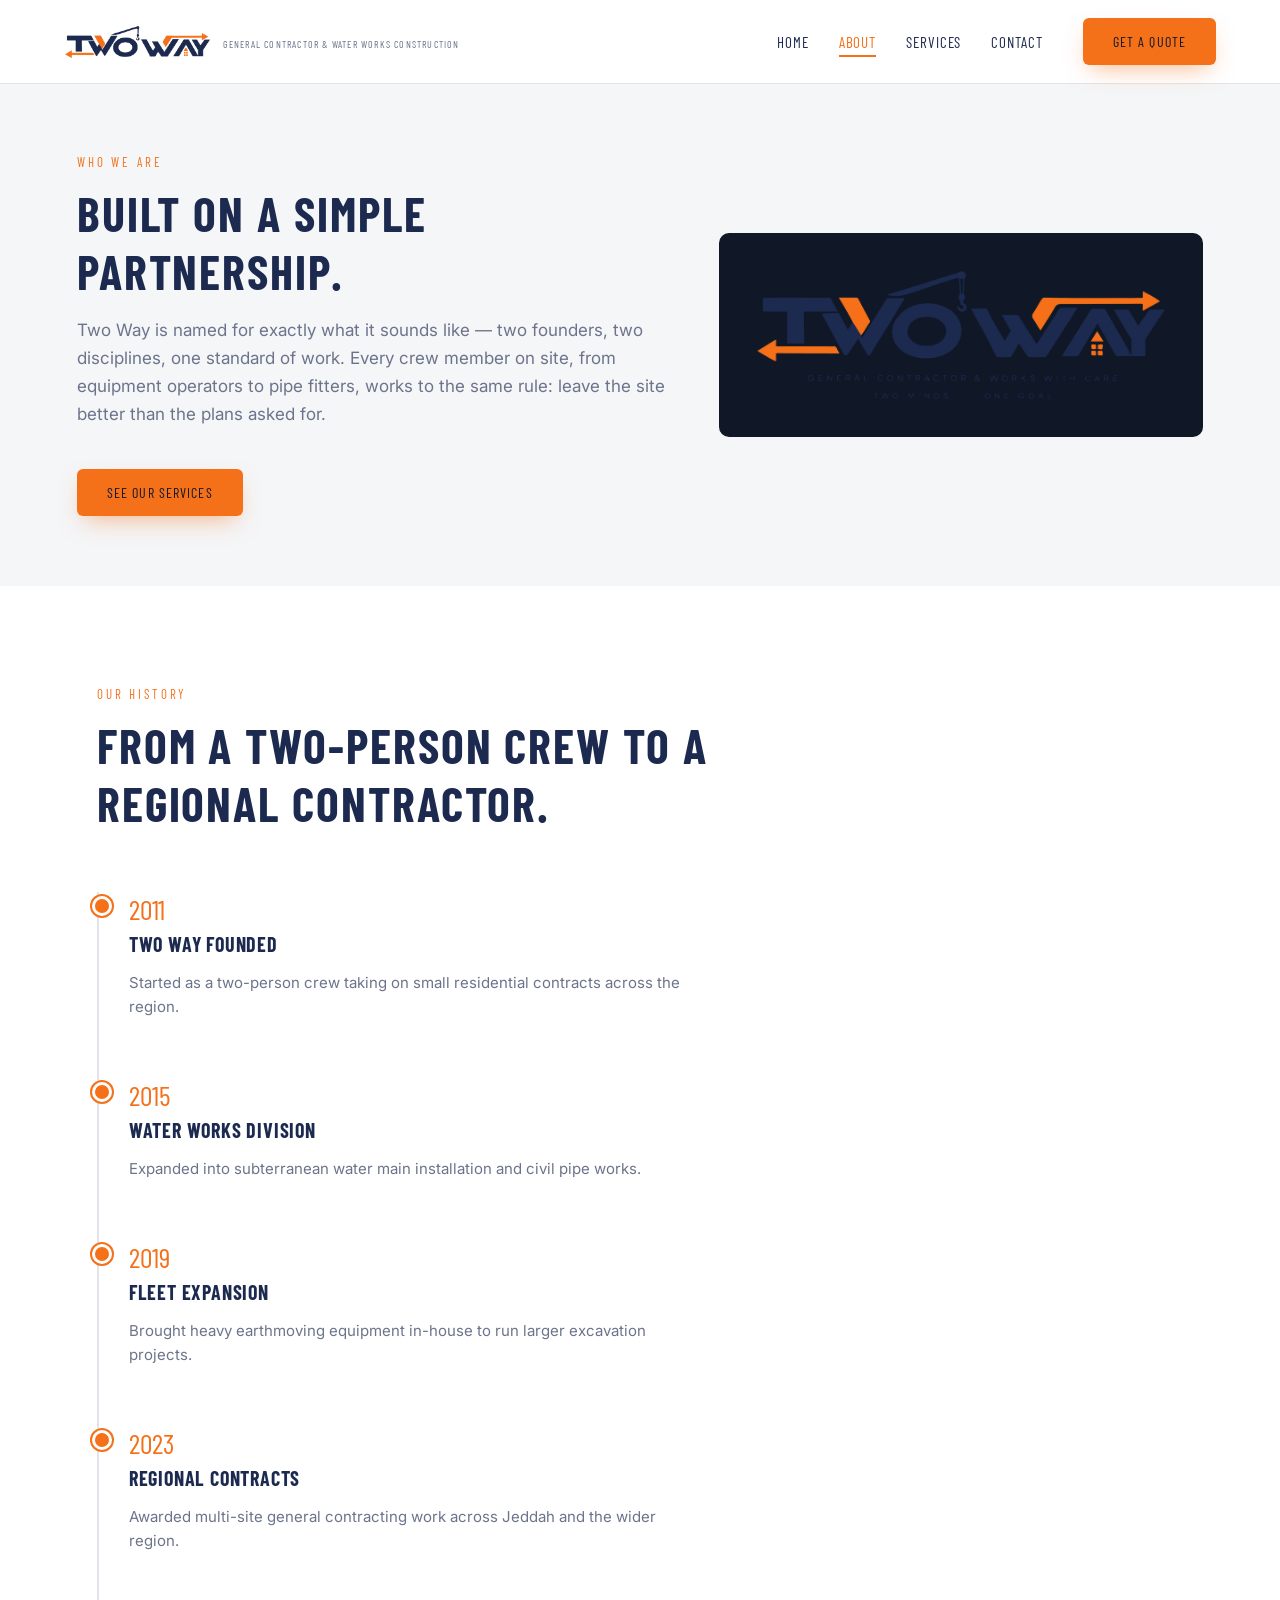
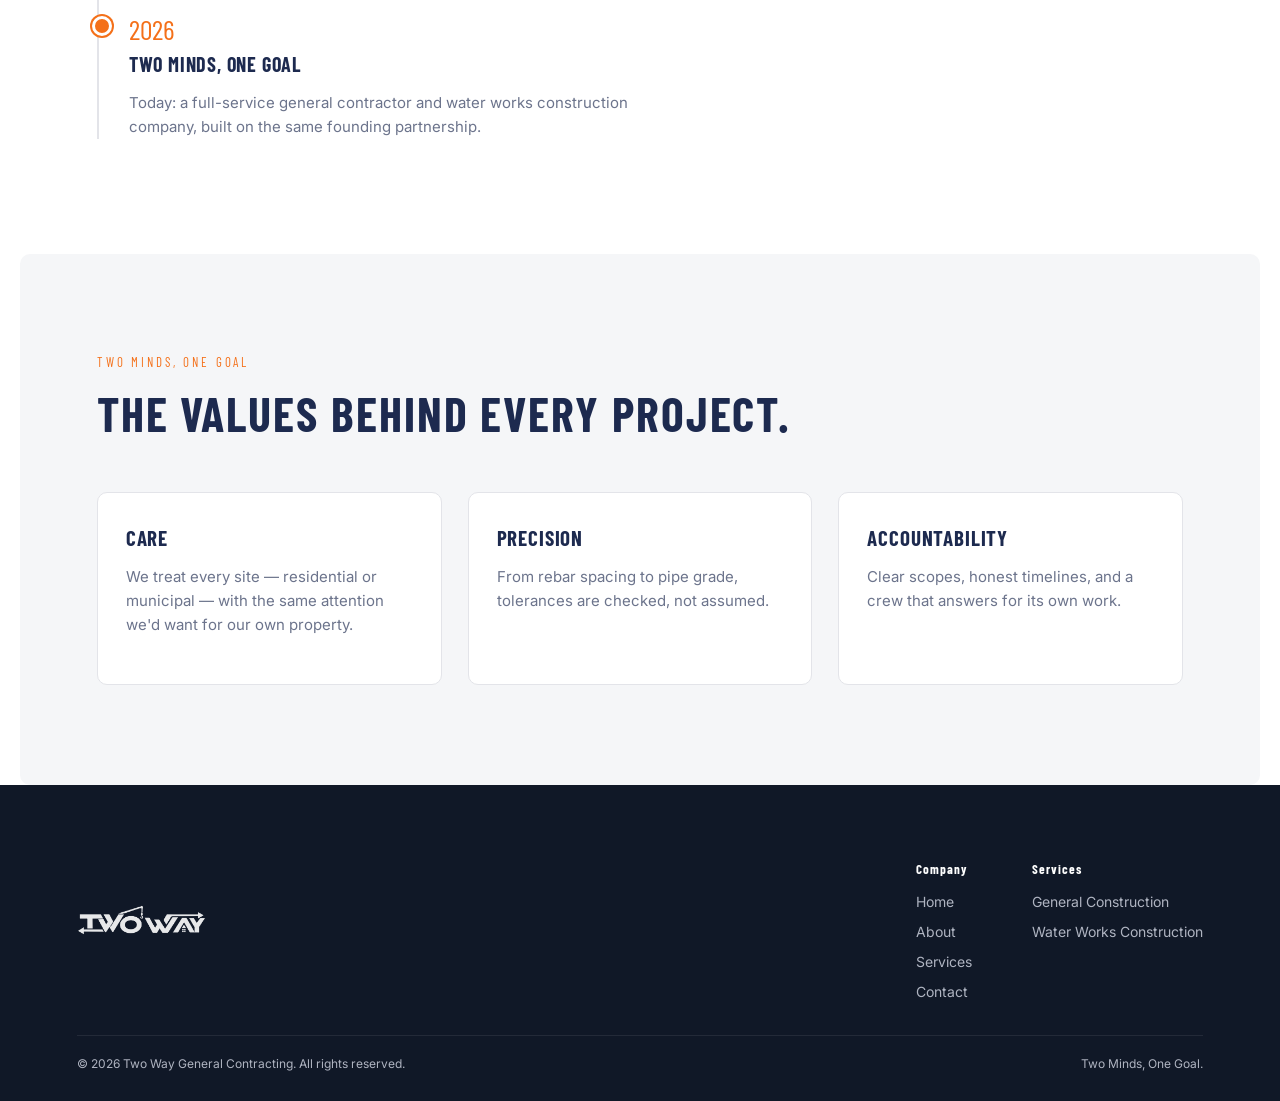
==== about.html @ f698abd0 "first commit" ====
<!DOCTYPE html>
<html lang="en">
<head>
<meta charset="UTF-8">
<meta name="viewport" content="width=device-width, initial-scale=1">
<title>About | Two Way</title>
<meta name="description" content="Two Way's history — from a two-person crew to a full regional general contractor.">
<link rel="preconnect" href="https://fonts.googleapis.com">
<link href="https://fonts.googleapis.com/css2?family=Barlow+Condensed:wght@500;600;700&family=Inter:wght@400;500;600&display=swap" rel="stylesheet">
<link rel="stylesheet" href="css/styles.css">
</head>
<body>

<header class="site-header">
  <a href="index.html" class="brand">
    <img src="assets/images/logo.png" alt="Two Way logo">
    <div class="brand__text">
      <span class="brand__tag">GENERAL CONTRACTOR &amp; WATER WORKS CONSTRUCTION</span>
    </div>
  </a>
  <nav class="nav">
    <ul class="nav__list">
      <li><a href="index.html">Home</a></li>
      <li><a href="about.html" aria-current="page">About</a></li>
      <li><a href="services.html">Services</a></li>
      <li><a href="contact.html">Contact</a></li>
    </ul>
    <a href="contact.html" class="btn btn--primary nav__cta">Get a Quote</a>
    <button class="nav__toggle" aria-label="Toggle navigation" aria-expanded="false">
      <span></span><span></span><span></span>
    </button>
  </nav>
</header>

<main>
  <section class="about-hero">
    <div class="about-hero__grid">
      <div>
        <span class="eyebrow reveal">Who we are</span>
        <h1 class="section__title reveal">Built on a simple partnership.</h1>
        <p class="section__lede reveal">Two Way is named for exactly what it sounds like — two founders, two disciplines, one standard of work. Every crew member on site, from equipment operators to pipe fitters, works to the same rule: leave the site better than the plans asked for.</p>
        <a href="services.html" class="btn btn--primary reveal" style="margin-top:24px;">See Our Services</a>
      </div>
      <img src="assets/images/logo-full.png" alt="Two Way — General Contractor & Water Works Construction, Two Minds One Goal" class="reveal" style="background:var(--navy-deep); padding:36px; border-radius:var(--radius);">
    </div>
  </section>

  <section class="section">
    <span class="eyebrow reveal">Our history</span>
    <h2 class="section__title reveal">From a two-person crew to a regional contractor.</h2>

    <div class="timeline">
      <div class="timeline__item reveal">
        <span class="timeline__year">2011</span>
        <h3>Two Way Founded</h3>
        <p>Started as a two-person crew taking on small residential contracts across the region.</p>
      </div>
      <div class="timeline__item reveal">
        <span class="timeline__year">2015</span>
        <h3>Water Works Division</h3>
        <p>Expanded into subterranean water main installation and civil pipe works.</p>
      </div>
      <div class="timeline__item reveal">
        <span class="timeline__year">2019</span>
        <h3>Fleet Expansion</h3>
        <p>Brought heavy earthmoving equipment in-house to run larger excavation projects.</p>
      </div>
      <div class="timeline__item reveal">
        <span class="timeline__year">2023</span>
        <h3>Regional Contracts</h3>
        <p>Awarded multi-site general contracting work across Jeddah and the wider region.</p>
      </div>
      <div class="timeline__item reveal">
        <span class="timeline__year">2026</span>
        <h3>Two Minds, One Goal</h3>
        <p>Today: a full-service general contractor and water works construction company, built on the same founding partnership.</p>
      </div>
    </div>
  </section>

  <section class="section section--alt">
    <span class="eyebrow reveal">Two minds, one goal</span>
    <h2 class="section__title reveal">The values behind every project.</h2>
    <div class="grid">
      <div class="card reveal">
        <h3>Care</h3>
        <p>We treat every site — residential or municipal — with the same attention we'd want for our own property.</p>
        <div class="card__bar"></div>
      </div>
      <div class="card reveal">
        <h3>Precision</h3>
        <p>From rebar spacing to pipe grade, tolerances are checked, not assumed.</p>
        <div class="card__bar"></div>
      </div>
      <div class="card reveal">
        <h3>Accountability</h3>
        <p>Clear scopes, honest timelines, and a crew that answers for its own work.</p>
        <div class="card__bar"></div>
      </div>
    </div>
  </section>
</main>

<footer class="site-footer">
  <div class="site-footer__row">
    <div class="site-footer__brand">
      <img src="assets/images/logo.png" alt="Two Way logo" style="filter:brightness(0) invert(1); opacity:.9;">
    </div>
    <div class="site-footer__cols">
      <div class="site-footer__col">
        <h5>Company</h5>
        <ul>
          <li><a href="index.html">Home</a></li>
          <li><a href="about.html">About</a></li>
          <li><a href="services.html">Services</a></li>
          <li><a href="contact.html">Contact</a></li>
        </ul>
      </div>
      <div class="site-footer__col">
        <h5>Services</h5>
        <ul>
          <li><a href="services.html">General Construction</a></li>
          <li><a href="services.html">Water Works Construction</a></li>
        </ul>
      </div>
    </div>
  </div>
  <div class="site-footer__bottom">
    <span>&copy; 2026 Two Way General Contracting. All rights reserved.</span>
    <span>Two Minds, One Goal.</span>
  </div>
</footer>

<script src="js/main.js"></script>
</body>
</html>
---- css/styles.css ----
/* ==========================================================================
   TWO WAY — Construction & Water Works
   Standard responsive site. Brand: Navy #1D2A4F | Orange #F47019
   ========================================================================== */

:root {
  --navy: #1D2A4F;
  --navy-2: #29406e;
  --navy-deep: #101827;
  --orange: #F47019;
  --orange-2: #ff8c3d;
  --white: #FFFFFF;
  --grey-100: #F5F6F8;
  --grey-200: #E3E4E9;
  --grey-400: #AFB4C1;
  --grey-600: #6C748C;
  --grey-900: #2A3040;

  --font-head: 'Barlow Condensed', 'Arial Narrow', sans-serif;
  --font-body: 'Inter', -apple-system, BlinkMacSystemFont, sans-serif;

  --header-h: 84px;
  --radius: 10px;
  --ease: cubic-bezier(.22,.9,.3,1);
  --container: 1240px;
}

* { box-sizing: border-box; }
html { scroll-behavior: smooth; }

body {
  margin: 0;
  font-family: var(--font-body);
  background: var(--white);
  color: var(--navy-deep);
  overflow-x: hidden;
}

h1, h2, h3, h4, .eyebrow {
  font-family: var(--font-head);
  text-transform: uppercase;
  letter-spacing: 0.04em;
  margin: 0;
  color: var(--navy);
}

a { color: inherit; text-decoration: none; }
img { max-width: 100%; display: block; }
ul { margin: 0; }

.wrap { max-width: var(--container); margin: 0 auto; padding: 0 6vw; }

/* ---------- Header ---------- */
.site-header {
  position: sticky; top: 0; left: 0; width: 100%; z-index: 500;
  height: var(--header-h);
  display: flex; align-items: center; justify-content: space-between;
  padding: 0 5vw;
  background: rgba(255,255,255,.94);
  backdrop-filter: blur(10px);
  border-bottom: 1px solid var(--grey-200);
}
.brand { display: flex; align-items: center; gap: 12px; }
.brand img { height: 34px; width: auto; }
.brand__text { display: flex; flex-direction: column; line-height: 1; }
.brand__tag { color: var(--grey-600); font-size: 10px; letter-spacing: .12em; margin-top: 4px; font-family: var(--font-head); text-transform: uppercase; }

.nav { display: flex; align-items: center; gap: 34px; }
.nav__list { list-style: none; display: flex; gap: 30px; margin: 0; padding: 0; }
.nav__list a {
  color: var(--navy); font-family: var(--font-head); font-size: 15px;
  letter-spacing: .06em; text-transform: uppercase; position: relative; padding: 6px 0;
}
.nav__list a::after {
  content: ''; position: absolute; left: 0; bottom: 0; width: 0; height: 2px;
  background: var(--orange); transition: width .3s var(--ease);
}
.nav__list a:hover::after, .nav__list a[aria-current="page"]::after { width: 100%; }
.nav__list a[aria-current="page"] { color: var(--orange); }

.nav__cta { margin-left: 6px; }

.nav__toggle {
  display: none; width: 40px; height: 40px; border: none; background: none; cursor: pointer;
  flex-direction: column; justify-content: center; gap: 5px;
}
.nav__toggle span { display: block; height: 2px; background: var(--navy); border-radius: 2px; }

@media (max-width: 900px) {
  .nav__list {
    position: fixed; top: var(--header-h); left: 0; right: 0;
    flex-direction: column; background: var(--white); padding: 18px 6vw 28px;
    gap: 18px; transform: translateY(-120%); transition: transform .35s var(--ease);
    border-bottom: 1px solid var(--grey-200); box-shadow: 0 20px 30px -20px rgba(0,0,0,.15);
  }
  .nav__list.open { transform: translateY(0); }
  .nav__toggle { display: flex; }
  .nav__cta { display: none; }
}

/* ---------- Hero (Home) ---------- */
.hero {
  position: relative; overflow: hidden;
  background: linear-gradient(155deg, var(--grey-600) 0%, var(--navy) 55%, var(--navy-2) 100%);
  padding: 90px 6vw 0;
}
.hero__grid {
  max-width: var(--container); margin: 0 auto;
  display: grid; grid-template-columns: 1.05fr 0.95fr; gap: 40px; align-items: center;
  min-height: 78svh;
}
.hero__eyebrow { color: var(--orange); font-size: 13px; letter-spacing: .22em; }
.hero h1 { color: var(--white); font-size: clamp(38px,5.6vw,68px); line-height: 1.02; margin-top: 16px; }
.hero h1 span { color: var(--orange); }
.hero p.lede { color: var(--grey-400); font-family: var(--font-body); font-size: 17px; line-height: 1.65; text-transform: none; letter-spacing: normal; max-width: 480px; margin-top: 20px; }
.hero__ctas { display: flex; gap: 16px; margin-top: 32px; flex-wrap: wrap; }
.hero__stats { display: flex; gap: 36px; margin-top: 54px; flex-wrap: wrap; }
.hero__stats div b { display: block; color: var(--orange); font-family: var(--font-head); font-size: 30px; }
.hero__stats div span { color: var(--grey-400); font-size: 12px; letter-spacing: .08em; text-transform: uppercase; font-family: var(--font-head); }

.hero__art { position: relative; height: 420px; }
.hero__art svg { width: 100%; height: 100%; }

/* ---------- Sections ---------- */
.section { padding: 100px 6vw; max-width: var(--container); margin: 0 auto; }
.section--tight { padding-top: 64px; padding-bottom: 64px; }
.section--alt { background: var(--grey-100); border-radius: var(--radius); }
.eyebrow { color: var(--orange); font-size: 13px; letter-spacing: .22em; display: block; margin-bottom: 14px; }
.section__title { font-size: clamp(28px,4.2vw,48px); color: var(--navy); max-width: 720px; }
.section__lede { font-family: var(--font-body); color: var(--grey-600); font-size: 17px; line-height: 1.65; max-width: 620px; margin-top: 16px; text-transform: none; letter-spacing: normal; }
.section__head { display: flex; justify-content: space-between; align-items: flex-end; gap: 20px; flex-wrap: wrap; }

/* ---------- Cards / grid ---------- */
.grid { display: grid; grid-template-columns: repeat(auto-fit,minmax(280px,1fr)); gap: 26px; margin-top: 50px; }
.grid--3 { grid-template-columns: repeat(3,1fr); }
@media (max-width: 900px) { .grid--3 { grid-template-columns: 1fr 1fr; } }
@media (max-width: 620px) { .grid--3 { grid-template-columns: 1fr; } }

.card {
  position: relative; padding: 32px 28px; border-radius: var(--radius);
  background: var(--white); border: 1px solid var(--grey-200);
  transition: transform .3s var(--ease), box-shadow .3s var(--ease), border-color .3s;
}
.card:hover { transform: translateY(-6px); box-shadow: 0 24px 44px -22px rgba(29,42,79,.28); border-color: var(--orange); }
.card__icon { width: 50px; height: 50px; margin-bottom: 20px; }
.card__icon svg { width: 100%; height: 100%; }
.card h3 { font-size: 21px; color: var(--navy); margin-bottom: 10px; }
.card p { font-family: var(--font-body); color: var(--grey-600); font-size: 15px; line-height: 1.6; text-transform: none; letter-spacing: normal; }
.card__bar { position: absolute; left: 0; bottom: 0; height: 3px; width: 100%; background: var(--orange); transform: scaleX(0); transform-origin: left; transition: transform .35s var(--ease); border-radius: 0 0 var(--radius) var(--radius); }
.card:hover .card__bar { transform: scaleX(1); }

/* ---------- Buttons ---------- */
.btn {
  display: inline-flex; align-items: center; gap: 10px; padding: 15px 30px;
  font-family: var(--font-head); letter-spacing: .08em; text-transform: uppercase; font-size: 14px;
  border-radius: 6px; border: none; cursor: pointer; transition: transform .2s var(--ease), box-shadow .2s var(--ease);
}
.btn--primary { background: var(--orange); color: var(--navy-deep); box-shadow: 0 10px 24px -8px rgba(244,112,25,.5); }
.btn--primary:hover { transform: translateY(-2px); box-shadow: 0 14px 26px -8px rgba(244,112,25,.6); }
.btn--ghost { background: transparent; color: var(--white); border: 1px solid rgba(255,255,255,.35); }
.btn--ghost:hover { border-color: var(--orange); color: var(--orange); }
.btn--outline-navy { background: transparent; color: var(--navy); border: 1px solid var(--grey-400); }
.btn--outline-navy:hover { border-color: var(--orange); color: var(--orange); }

/* ---------- CTA band ---------- */
.cta-band { background: var(--navy-deep); border-radius: var(--radius); color: #fff; text-align: left; padding: 64px 6vw; }
.cta-band .section__title { color: #fff; }
.cta-band .section__lede { color: var(--grey-400); }
.cta-band__inner { display: flex; justify-content: space-between; align-items: center; gap: 30px; flex-wrap: wrap; }

/* ---------- Process steps (About/Home) ---------- */
.steps { counter-reset: step; margin-top: 50px; display: grid; grid-template-columns: repeat(auto-fit,minmax(220px,1fr)); gap: 24px; }
.step { position: relative; padding: 26px 22px 22px; border: 1px solid var(--grey-200); border-radius: var(--radius); }
.step::before { counter-increment: step; content: counter(step,decimal-leading-zero); font-family: var(--font-head); font-size: 34px; color: var(--orange); display: block; margin-bottom: 12px; }
.step h4 { color: var(--navy); font-size: 17px; margin-bottom: 8px; }
.step p { color: var(--grey-600); font-family: var(--font-body); font-size: 14px; line-height: 1.6; text-transform: none; letter-spacing: normal; }

/* ---------- About: timeline (simple, no 3D/scroll-jack) ---------- */
.timeline { position: relative; margin-top: 60px; padding-left: 30px; border-left: 2px solid var(--grey-200); }
.timeline__item { position: relative; padding-bottom: 44px; }
.timeline__item:last-child { padding-bottom: 0; }
.timeline__item::before {
  content: ''; position: absolute; left: -37px; top: 4px; width: 14px; height: 14px; border-radius: 50%;
  background: var(--orange); border: 3px solid var(--white); box-shadow: 0 0 0 2px var(--orange);
}
.timeline__year { color: var(--orange); font-family: var(--font-head); font-size: 28px; }
.timeline__item h3 { color: var(--navy); font-size: 20px; margin: 6px 0 8px; }
.timeline__item p { color: var(--grey-600); font-family: var(--font-body); font-size: 15px; line-height: 1.6; text-transform: none; letter-spacing: normal; max-width: 560px; }

.about-hero { background: var(--grey-100); padding: 70px 6vw; }
.about-hero__grid { max-width: var(--container); margin: 0 auto; display: grid; grid-template-columns: 1.1fr .9fr; gap: 50px; align-items: center; }
.about-hero img { border-radius: var(--radius); }
@media (max-width: 860px) { .about-hero__grid { grid-template-columns: 1fr; } }

/* ---------- Services page ---------- */
.services-hero { background: linear-gradient(155deg, var(--navy-deep), var(--navy)); padding: 70px 6vw; color: #fff; text-align: center; }
.services-hero .section__title { color: #fff; margin: 0 auto; }
.services-hero .section__lede { color: var(--grey-400); margin: 16px auto 0; }

.service-block { display: grid; grid-template-columns: 1fr 1fr; gap: 50px; align-items: center; padding: 70px 0; border-bottom: 1px solid var(--grey-200); }
.service-block:last-child { border-bottom: none; }
.service-block:nth-child(even) .service-block__art { order: 2; }
.service-block__art {
  aspect-ratio: 4/3; border-radius: var(--radius); background: var(--grey-100);
  display: flex; align-items: center; justify-content: center; overflow: hidden;
  border: 1px solid var(--grey-200);
}
.service-block__art svg { width: 60%; height: 60%; }
.service-block__list { list-style: none; padding: 0; margin: 22px 0 0; display: flex; flex-direction: column; gap: 10px; }
.service-block__list li { display: flex; gap: 10px; align-items: flex-start; color: var(--grey-600); font-family: var(--font-body); font-size: 15px; }
.service-block__list li::before { content: '\2713'; color: var(--orange); font-weight: 700; }
@media (max-width: 780px) {
  .service-block, .service-block:nth-child(even) { grid-template-columns: 1fr; }
  .service-block:nth-child(even) .service-block__art { order: 0; }
}

/* ---------- Contact page ---------- */
.contact-hero { background: var(--grey-100); padding: 70px 6vw; }
.contact-grid { max-width: var(--container); margin: 0 auto; display: grid; grid-template-columns: .9fr 1.1fr; gap: 50px; }
@media (max-width: 900px) { .contact-grid { grid-template-columns: 1fr; } }

.contact-info ul { list-style: none; padding: 0; margin: 26px 0 0; display: flex; flex-direction: column; gap: 16px; }
.contact-info li { color: var(--grey-600); font-family: var(--font-body); font-size: 15px; display: flex; gap: 12px; align-items: flex-start; }
.contact-info li b { color: var(--navy); font-family: var(--font-head); letter-spacing: .06em; display: block; font-size: 13px; }
.contact-info__icon { width: 20px; height: 20px; flex: 0 0 auto; margin-top: 2px; }
.contact-info__icon svg { width: 100%; height: 100%; }

.contact-panel {
  padding: 34px 30px; border-radius: var(--radius); background: var(--white);
  border: 1px solid var(--grey-200); box-shadow: 0 30px 60px -30px rgba(29,42,79,.25);
}
.field { margin-bottom: 18px; }
.field-row { display: grid; grid-template-columns: 1fr 1fr; gap: 16px; }
@media (max-width: 520px) { .field-row { grid-template-columns: 1fr; } }
.field label { display: block; color: var(--navy); font-size: 12px; letter-spacing: .1em; text-transform: uppercase; margin-bottom: 7px; font-family: var(--font-head); }
.field input, .field textarea, .field select {
  width: 100%; padding: 12px 14px; border-radius: 6px; border: 1px solid var(--grey-200);
  background: var(--grey-100); color: var(--navy-deep); font-family: var(--font-body); font-size: 14px;
}
.field input:focus, .field textarea:focus, .field select:focus { outline: none; border-color: var(--orange); background: var(--white); }
.field textarea { resize: vertical; min-height: 100px; }
.form-note { font-size: 12.5px; color: var(--grey-600); margin-top: 14px; }
.form-note.success { color: var(--orange); font-weight: 600; }

.map-embed { border-radius: var(--radius); overflow: hidden; border: 1px solid var(--grey-200); margin-top: 24px; }
.map-embed iframe { width: 100%; height: 320px; border: 0; display: block; }

/* ---------- Footer ---------- */
.site-footer { background: var(--navy-deep); color: var(--grey-400); padding: 54px 6vw 30px; }
.site-footer__row { display: flex; flex-wrap: wrap; justify-content: space-between; gap: 30px; border-bottom: 1px solid rgba(255,255,255,.08); padding-bottom: 34px; }
.site-footer__brand { display: flex; align-items: center; gap: 12px; }
.site-footer__brand img { height: 30px; }
.site-footer__cols { display: flex; gap: 60px; flex-wrap: wrap; }
.site-footer__col h5 { color: var(--white); font-family: var(--font-head); letter-spacing: .08em; font-size: 13px; margin-bottom: 14px; }
.site-footer__col ul { list-style: none; padding: 0; display: flex; flex-direction: column; gap: 10px; }
.site-footer__col a { font-size: 14px; color: var(--grey-400); font-family: var(--font-body); }
.site-footer__col a:hover { color: var(--orange); }
.site-footer__bottom { padding-top: 20px; font-size: 12px; display: flex; justify-content: space-between; flex-wrap: wrap; gap: 10px; }

/* ---------- Reveal-on-scroll ---------- */
.reveal { opacity: 0; transform: translateY(24px); transition: opacity .6s var(--ease), transform .6s var(--ease); }
.reveal.in { opacity: 1; transform: translateY(0); }

@media (max-width: 780px) {
  .hero__grid { grid-template-columns: 1fr; padding-top: 20px; }
  .hero__art { height: 260px; order: -1; }
  .section { padding: 64px 6vw; }
}
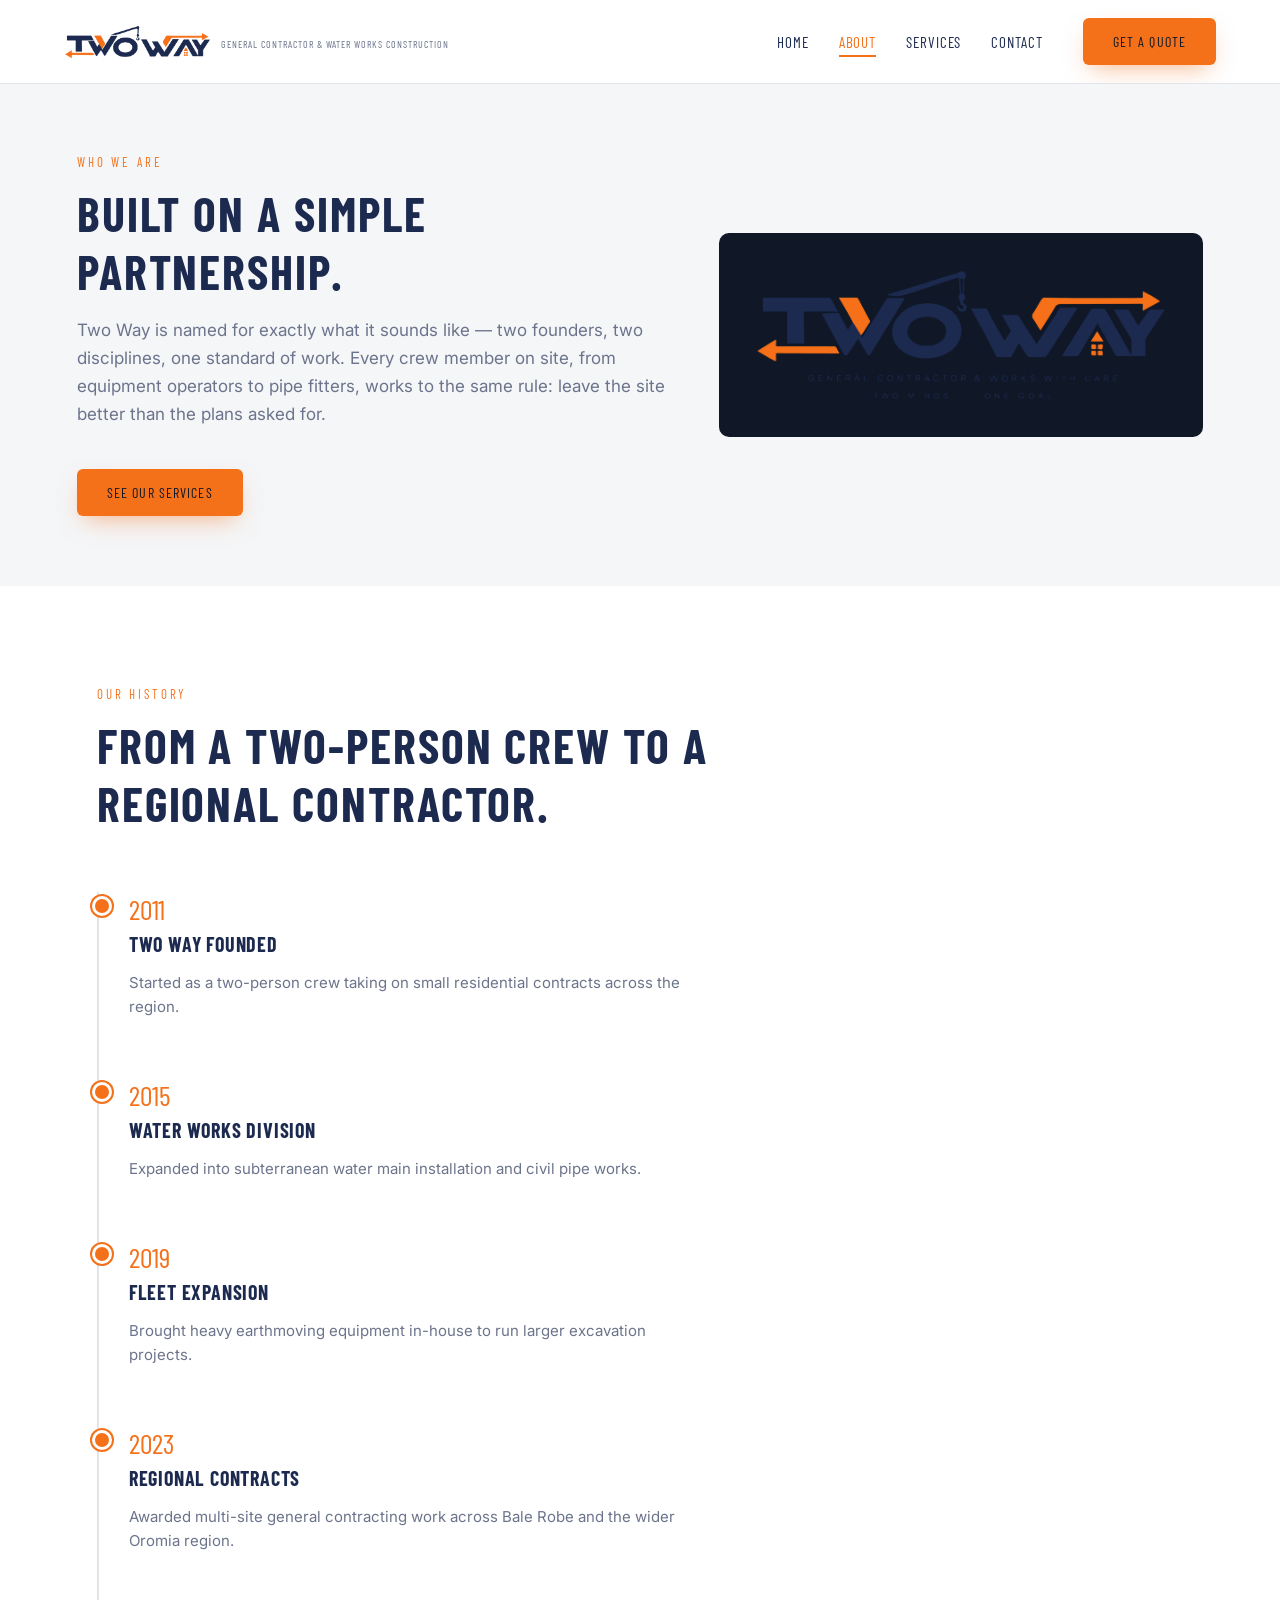
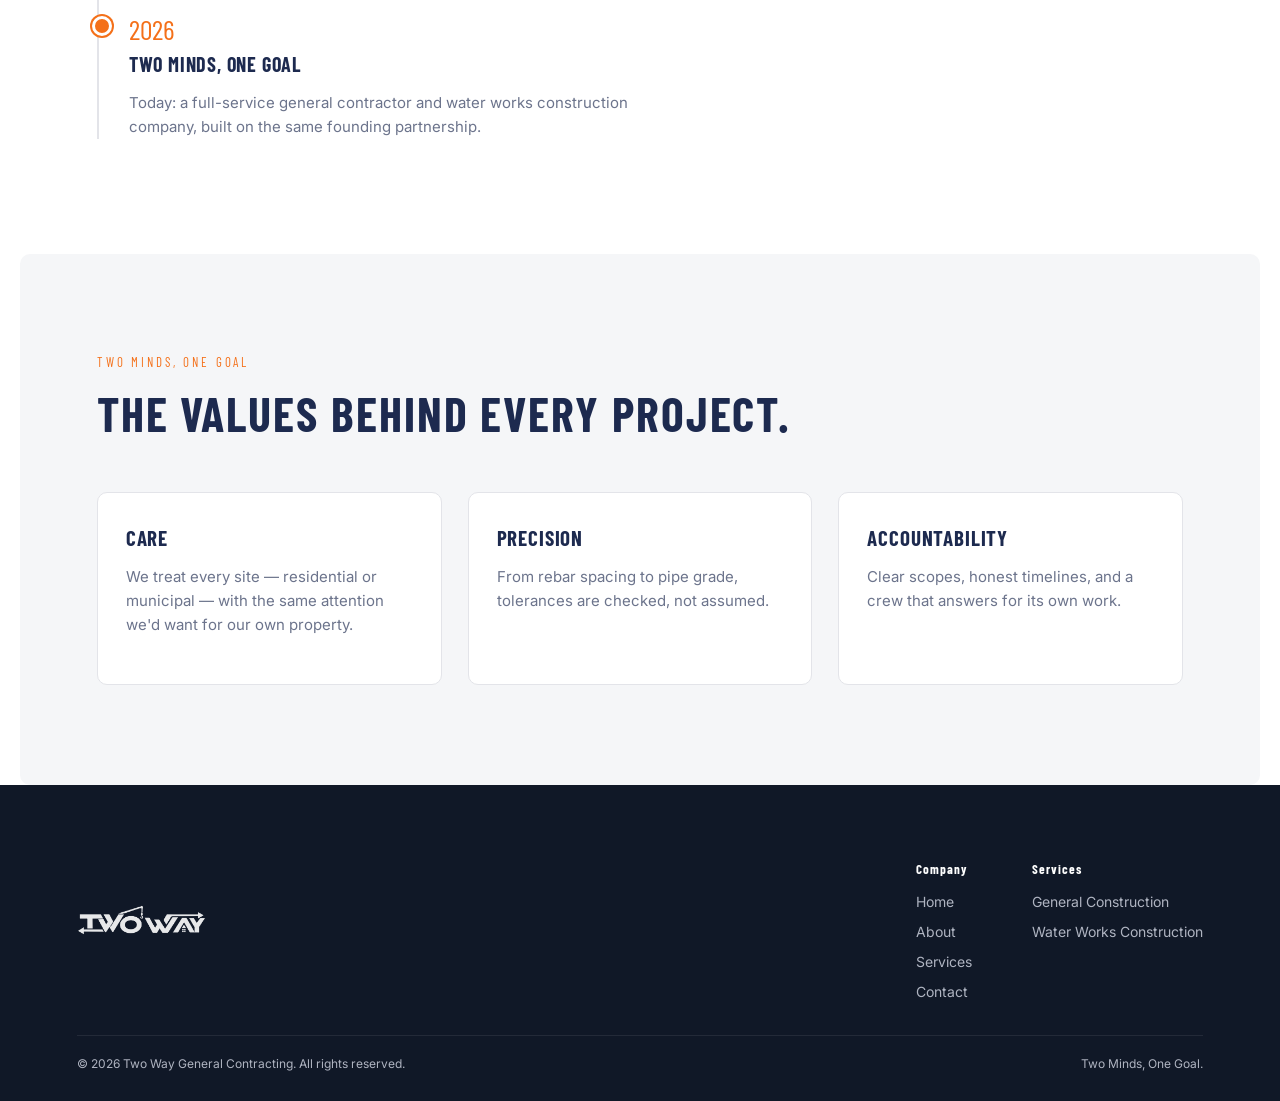
==== commit 15895453: "second commit" ====
--- a/about.html
+++ b/about.html
@@ -68,7 +68,7 @@
       <div class="timeline__item reveal">
         <span class="timeline__year">2023</span>
         <h3>Regional Contracts</h3>
-        <p>Awarded multi-site general contracting work across Jeddah and the wider region.</p>
+        <p>Awarded multi-site general contracting work across Bale Robe and the wider Oromia region.</p>
       </div>
       <div class="timeline__item reveal">
         <span class="timeline__year">2026</span>
@@ -133,4 +133,4 @@
 
 <script src="js/main.js"></script>
 </body>
-</html>
+</html>
--- a/css/styles.css
+++ b/css/styles.css
@@ -54,18 +54,23 @@
 .site-header {
   position: sticky; top: 0; left: 0; width: 100%; z-index: 500;
   height: var(--header-h);
-  display: flex; align-items: center; justify-content: space-between;
+  display: flex; align-items: center; justify-content: space-between; gap: 12px;
   padding: 0 5vw;
   background: rgba(255,255,255,.94);
   backdrop-filter: blur(10px);
   border-bottom: 1px solid var(--grey-200);
-}
-.brand { display: flex; align-items: center; gap: 12px; }
-.brand img { height: 34px; width: auto; }
-.brand__text { display: flex; flex-direction: column; line-height: 1; }
-.brand__tag { color: var(--grey-600); font-size: 10px; letter-spacing: .12em; margin-top: 4px; font-family: var(--font-head); text-transform: uppercase; }
-
-.nav { display: flex; align-items: center; gap: 34px; }
+  overflow: hidden; /* header itself never grows/spills into content below */
+}
+.brand { display: flex; align-items: center; gap: 10px; min-width: 0; flex: 1 1 auto; overflow: hidden; }
+.brand img { height: 34px; width: auto; flex: 0 0 auto; }
+.brand__text { display: flex; flex-direction: column; line-height: 1; min-width: 0; overflow: hidden; }
+.brand__tag {
+  color: var(--grey-600); font-size: 10px; letter-spacing: .1em; margin-top: 4px;
+  font-family: var(--font-head); text-transform: uppercase;
+  white-space: nowrap; overflow: hidden; text-overflow: ellipsis;
+}
+
+.nav { display: flex; align-items: center; gap: 34px; flex: 0 0 auto; }
 .nav__list { list-style: none; display: flex; gap: 30px; margin: 0; padding: 0; }
 .nav__list a {
   color: var(--navy); font-family: var(--font-head); font-size: 15px;
@@ -78,30 +83,42 @@
 .nav__list a:hover::after, .nav__list a[aria-current="page"]::after { width: 100%; }
 .nav__list a[aria-current="page"] { color: var(--orange); }
 
-.nav__cta { margin-left: 6px; }
+.nav__cta { margin-left: 6px; flex: 0 0 auto; white-space: nowrap; }
 
 .nav__toggle {
   display: none; width: 40px; height: 40px; border: none; background: none; cursor: pointer;
-  flex-direction: column; justify-content: center; gap: 5px;
-}
-.nav__toggle span { display: block; height: 2px; background: var(--navy); border-radius: 2px; }
-
+  flex: 0 0 auto; flex-direction: column; justify-content: center; align-items: center; gap: 5px;
+}
+.nav__toggle span { display: block; width: 22px; height: 2px; background: var(--navy); border-radius: 2px; }
+
+/* Tablet & below: collapse the inline nav list + CTA into a hamburger menu */
 @media (max-width: 900px) {
   .nav__list {
-    position: fixed; top: var(--header-h); left: 0; right: 0;
+    position: fixed; top: var(--header-h); left: 0; right: 0; z-index: 400;
     flex-direction: column; background: var(--white); padding: 18px 6vw 28px;
     gap: 18px; transform: translateY(-120%); transition: transform .35s var(--ease);
     border-bottom: 1px solid var(--grey-200); box-shadow: 0 20px 30px -20px rgba(0,0,0,.15);
+    max-height: calc(100svh - var(--header-h)); overflow-y: auto;
   }
   .nav__list.open { transform: translateY(0); }
   .nav__toggle { display: flex; }
   .nav__cta { display: none; }
 }
 
+/* Phones: the long tagline doesn't fit next to logo + hamburger, so drop it
+   and shrink the header/logo instead of letting anything overlap or clip. */
+@media (max-width: 560px) {
+  :root { --header-h: 64px; }
+  .site-header { padding: 0 4vw; }
+  .brand img { height: 26px; }
+  .brand__tag { display: none; }
+  .nav { gap: 14px; }
+}
+
 /* ---------- Hero (Home) ---------- */
 .hero {
   position: relative; overflow: hidden;
-  background: linear-gradient(155deg, var(--grey-600) 0%, var(--navy) 55%, var(--navy-2) 100%);
+  background: linear-gradient(155deg, var(--navy-deep) 0%, var(--navy) 55%, var(--navy-2) 100%);
   padding: 90px 6vw 0;
 }
 .hero__grid {
@@ -118,8 +135,9 @@
 .hero__stats div b { display: block; color: var(--orange); font-family: var(--font-head); font-size: 30px; }
 .hero__stats div span { color: var(--grey-400); font-size: 12px; letter-spacing: .08em; text-transform: uppercase; font-family: var(--font-head); }
 
-.hero__art { position: relative; height: 420px; }
-.hero__art svg { width: 100%; height: 100%; }
+.hero__art { position: relative; height: 420px; border-radius: var(--radius); overflow: hidden; box-shadow: 0 30px 60px -20px rgba(0,0,0,.5); }
+.hero__art img { width: 100%; height: 100%; object-fit: cover; display: block; }
+.hero__art::after { content: ''; position: absolute; inset: 0; background: linear-gradient(180deg, rgba(16,24,39,0) 55%, rgba(16,24,39,.55) 100%); pointer-events: none; }
 
 /* ---------- Sections ---------- */
 .section { padding: 100px 6vw; max-width: var(--container); margin: 0 auto; }
@@ -175,7 +193,7 @@
 .step h4 { color: var(--navy); font-size: 17px; margin-bottom: 8px; }
 .step p { color: var(--grey-600); font-family: var(--font-body); font-size: 14px; line-height: 1.6; text-transform: none; letter-spacing: normal; }
 
-/* ---------- About: timeline (simple, no 3D/scroll-jack) ---------- */
+/* ---------- About: timeline ---------- */
 .timeline { position: relative; margin-top: 60px; padding-left: 30px; border-left: 2px solid var(--grey-200); }
 .timeline__item { position: relative; padding-bottom: 44px; }
 .timeline__item:last-child { padding-bottom: 0; }
@@ -201,11 +219,10 @@
 .service-block:last-child { border-bottom: none; }
 .service-block:nth-child(even) .service-block__art { order: 2; }
 .service-block__art {
-  aspect-ratio: 4/3; border-radius: var(--radius); background: var(--grey-100);
-  display: flex; align-items: center; justify-content: center; overflow: hidden;
-  border: 1px solid var(--grey-200);
-}
-.service-block__art svg { width: 60%; height: 60%; }
+  position: relative; aspect-ratio: 4/3; border-radius: var(--radius); background: var(--grey-100);
+  overflow: hidden; border: 1px solid var(--grey-200);
+}
+.service-block__art img { width: 100%; height: 100%; object-fit: cover; display: block; }
 .service-block__list { list-style: none; padding: 0; margin: 22px 0 0; display: flex; flex-direction: column; gap: 10px; }
 .service-block__list li { display: flex; gap: 10px; align-items: flex-start; color: var(--grey-600); font-family: var(--font-body); font-size: 15px; }
 .service-block__list li::before { content: '\2713'; color: var(--orange); font-weight: 700; }
@@ -265,5 +282,4 @@
   .hero__grid { grid-template-columns: 1fr; padding-top: 20px; }
   .hero__art { height: 260px; order: -1; }
   .section { padding: 64px 6vw; }
-}
-
+}
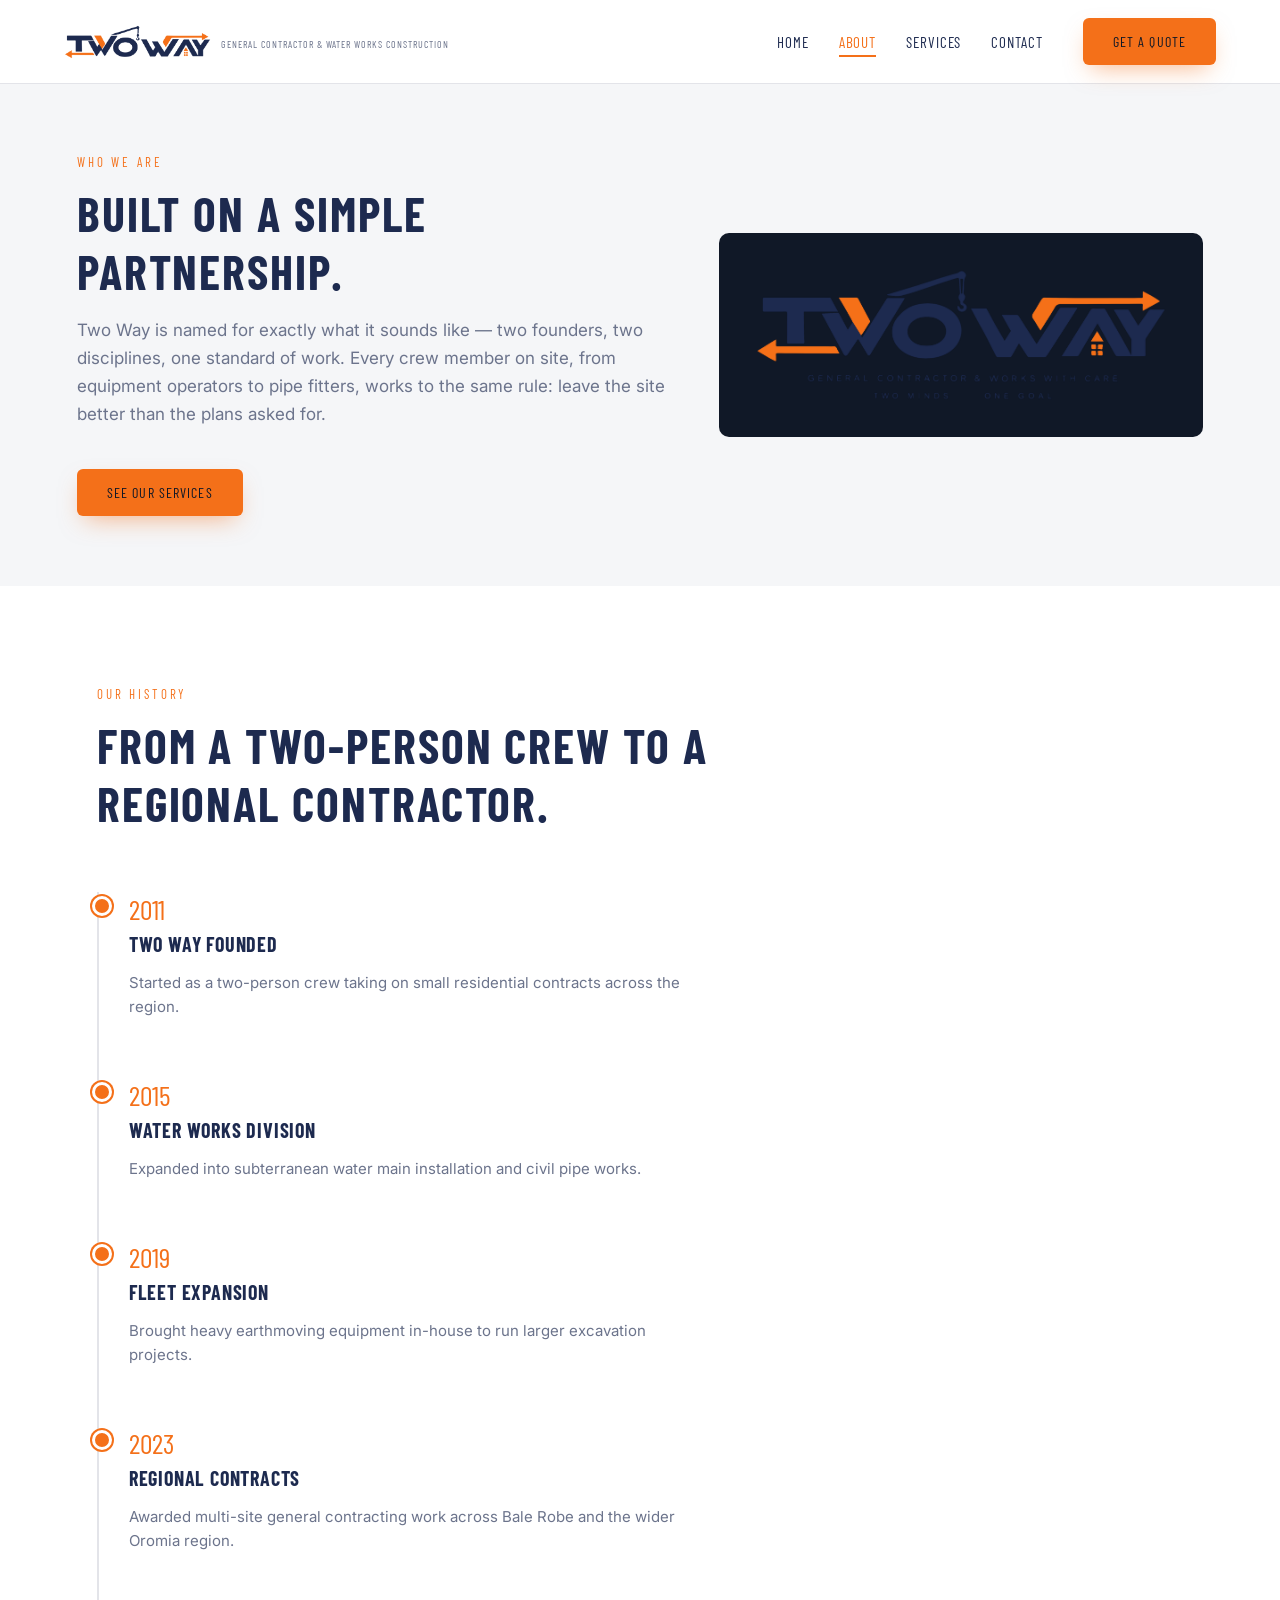
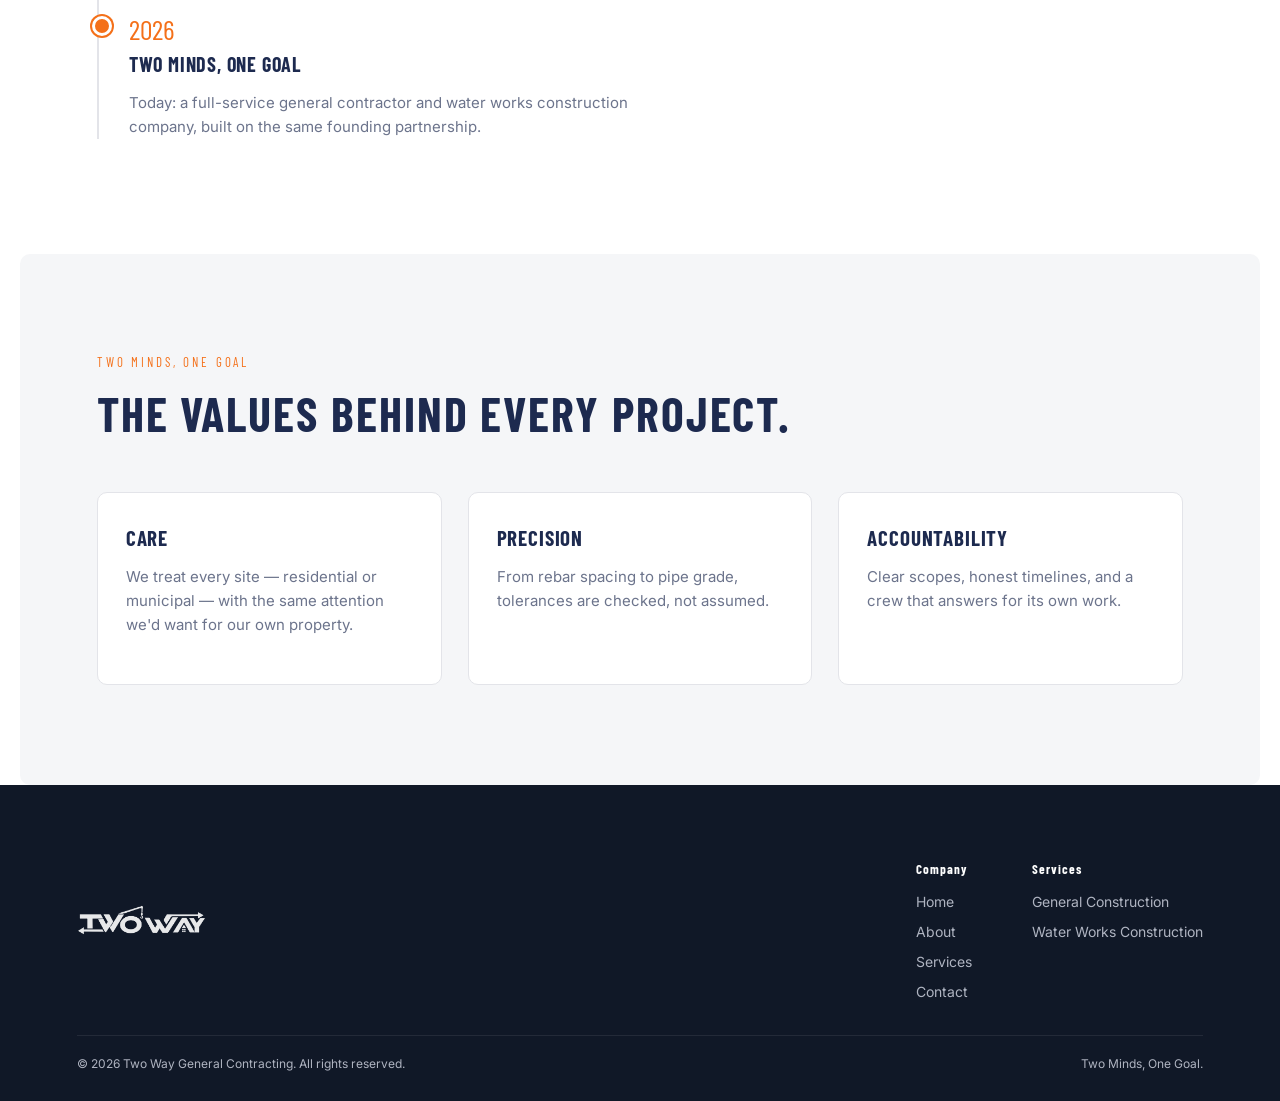
==== commit b1abb321: "burger menu issue resolved" ====
--- a/about.html
+++ b/about.html
@@ -24,6 +24,7 @@
       <li><a href="about.html" aria-current="page">About</a></li>
       <li><a href="services.html">Services</a></li>
       <li><a href="contact.html">Contact</a></li>
+      <li class="nav__list-cta"><a href="contact.html" class="btn btn--primary">Get a Quote</a></li>
     </ul>
     <a href="contact.html" class="btn btn--primary nav__cta">Get a Quote</a>
     <button class="nav__toggle" aria-label="Toggle navigation" aria-expanded="false">
--- a/css/styles.css
+++ b/css/styles.css
@@ -59,7 +59,6 @@
   background: rgba(255,255,255,.94);
   backdrop-filter: blur(10px);
   border-bottom: 1px solid var(--grey-200);
-  overflow: hidden; /* header itself never grows/spills into content below */
 }
 .brand { display: flex; align-items: center; gap: 10px; min-width: 0; flex: 1 1 auto; overflow: hidden; }
 .brand img { height: 34px; width: auto; flex: 0 0 auto; }
@@ -71,7 +70,7 @@
 }
 
 .nav { display: flex; align-items: center; gap: 34px; flex: 0 0 auto; }
-.nav__list { list-style: none; display: flex; gap: 30px; margin: 0; padding: 0; }
+.nav__list { list-style: none; display: flex; align-items: center; gap: 30px; margin: 0; padding: 0; }
 .nav__list a {
   color: var(--navy); font-family: var(--font-head); font-size: 15px;
   letter-spacing: .06em; text-transform: uppercase; position: relative; padding: 6px 0;
@@ -85,24 +84,40 @@
 
 .nav__cta { margin-left: 6px; flex: 0 0 auto; white-space: nowrap; }
 
+/* CTA duplicated inside the dropdown for mobile — hidden on desktop, since
+   the inline .nav__cta above already covers that case there. */
+.nav__list-cta { display: none; width: 100%; margin-top: 4px; }
+.nav__list-cta a {
+  display: flex; align-items: center; justify-content: center; width: 100%;
+  padding: 14px 20px; border-radius: 6px; background: var(--orange); color: var(--navy-deep);
+  font-family: var(--font-head); letter-spacing: .08em; text-transform: uppercase; font-size: 14px;
+}
+.nav__list-cta a::after { content: none; }
+
 .nav__toggle {
   display: none; width: 40px; height: 40px; border: none; background: none; cursor: pointer;
   flex: 0 0 auto; flex-direction: column; justify-content: center; align-items: center; gap: 5px;
-}
-.nav__toggle span { display: block; width: 22px; height: 2px; background: var(--navy); border-radius: 2px; }
+  position: relative; z-index: 600;
+}
+.nav__toggle span { display: block; width: 22px; height: 2px; background: var(--navy); border-radius: 2px; transition: transform .25s var(--ease), opacity .25s var(--ease); }
+.nav__toggle[aria-expanded="true"] span:nth-child(1) { transform: translateY(7px) rotate(45deg); }
+.nav__toggle[aria-expanded="true"] span:nth-child(2) { opacity: 0; }
+.nav__toggle[aria-expanded="true"] span:nth-child(3) { transform: translateY(-7px) rotate(-45deg); }
 
 /* Tablet & below: collapse the inline nav list + CTA into a hamburger menu */
 @media (max-width: 900px) {
   .nav__list {
-    position: fixed; top: var(--header-h); left: 0; right: 0; z-index: 400;
-    flex-direction: column; background: var(--white); padding: 18px 6vw 28px;
+    position: fixed; top: var(--header-h); left: 0; right: 0; z-index: 450;
+    flex-direction: column; align-items: stretch; background: var(--white); padding: 18px 6vw 28px;
     gap: 18px; transform: translateY(-120%); transition: transform .35s var(--ease);
     border-bottom: 1px solid var(--grey-200); box-shadow: 0 20px 30px -20px rgba(0,0,0,.15);
     max-height: calc(100svh - var(--header-h)); overflow-y: auto;
+    visibility: hidden;
   }
-  .nav__list.open { transform: translateY(0); }
+  .nav__list.open { transform: translateY(0); visibility: visible; }
   .nav__toggle { display: flex; }
   .nav__cta { display: none; }
+  .nav__list-cta { display: block; }
 }
 
 /* Phones: the long tagline doesn't fit next to logo + hamburger, so drop it
@@ -193,7 +208,7 @@
 .step h4 { color: var(--navy); font-size: 17px; margin-bottom: 8px; }
 .step p { color: var(--grey-600); font-family: var(--font-body); font-size: 14px; line-height: 1.6; text-transform: none; letter-spacing: normal; }
 
-/* ---------- About: timeline ---------- */
+/* ---------- About: timeline (simple, no 3D/scroll-jack) ---------- */
 .timeline { position: relative; margin-top: 60px; padding-left: 30px; border-left: 2px solid var(--grey-200); }
 .timeline__item { position: relative; padding-bottom: 44px; }
 .timeline__item:last-child { padding-bottom: 0; }
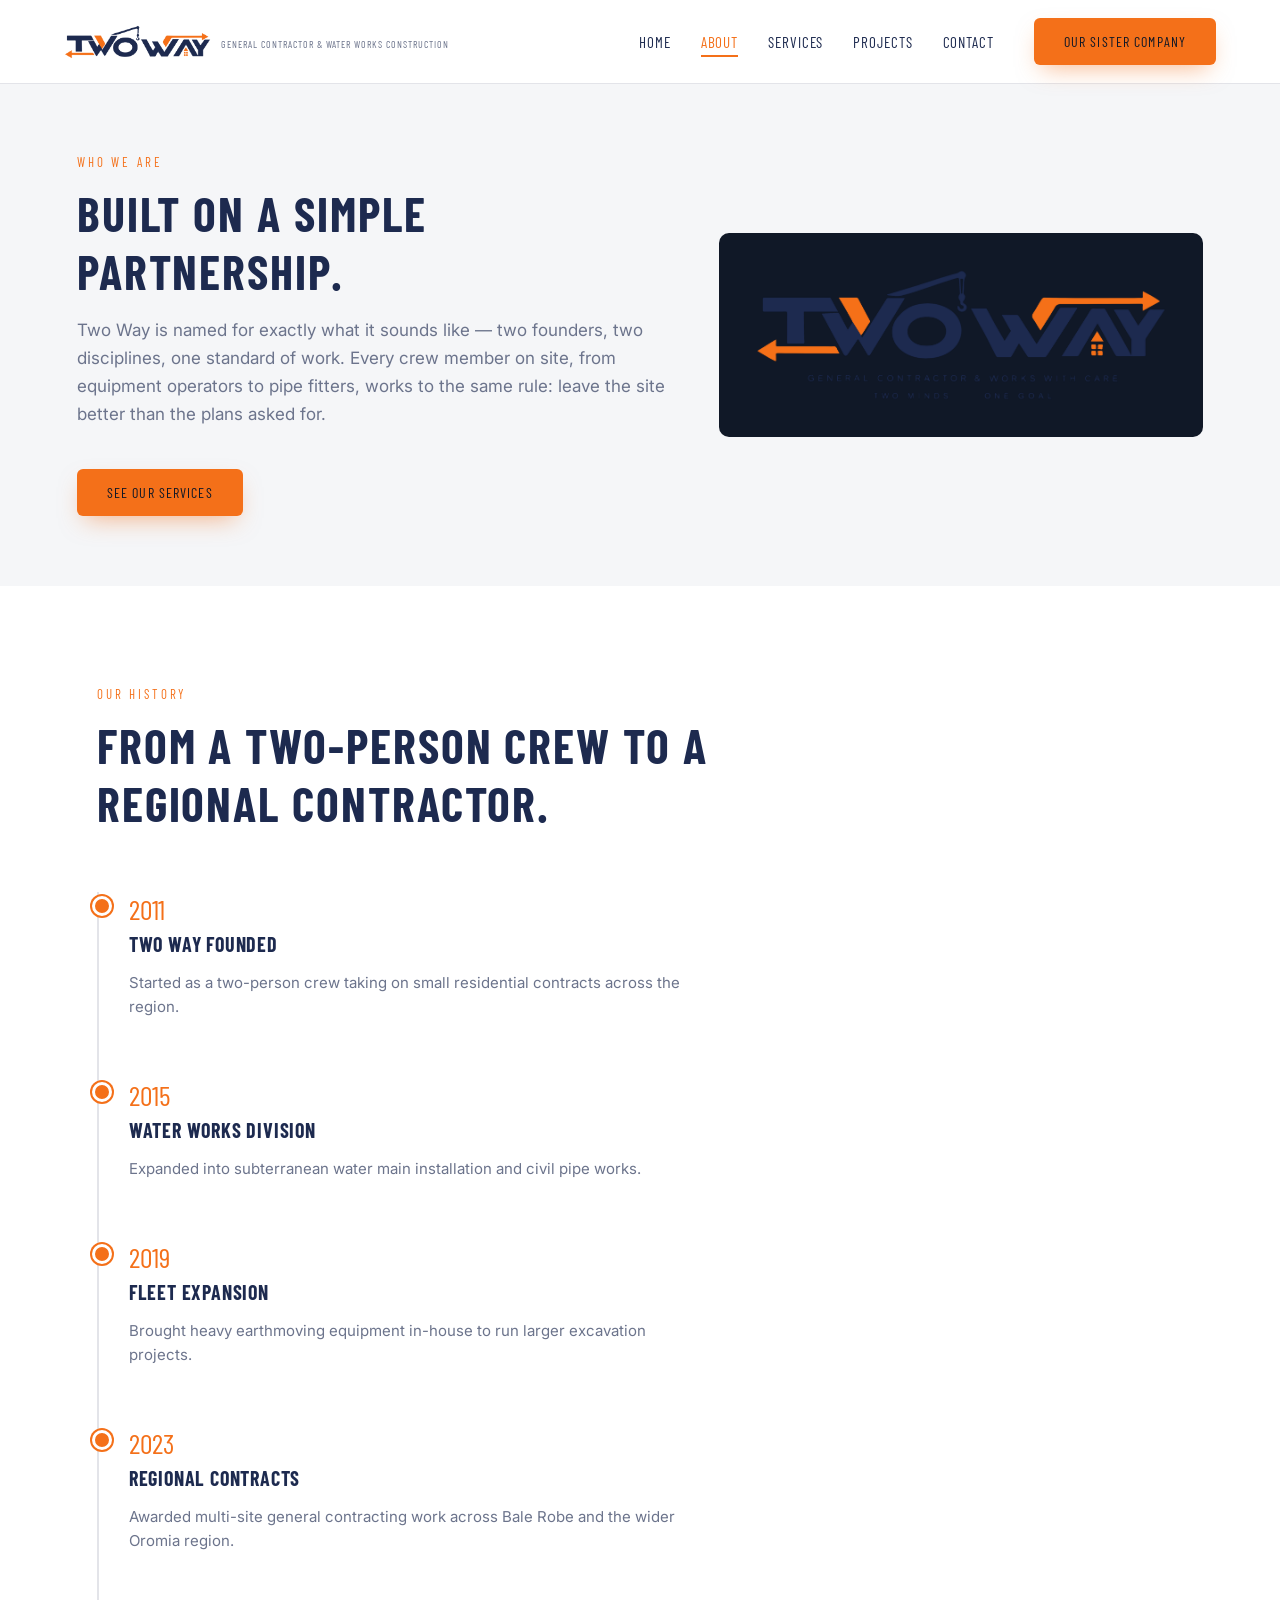
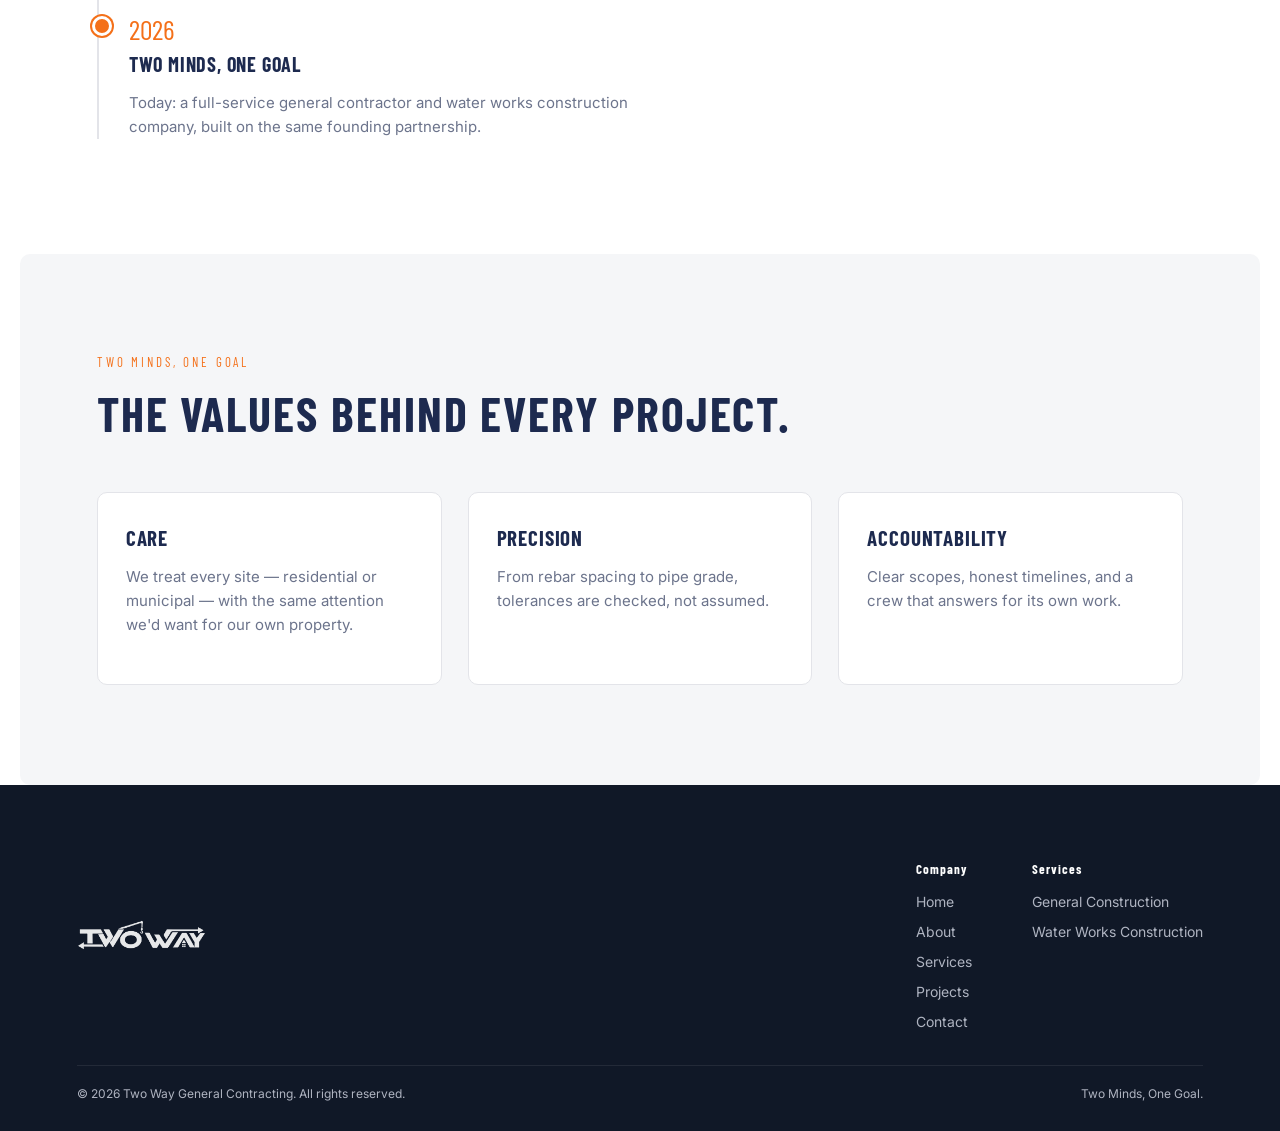
==== commit f697f017: "final version" ====
--- a/about.html
+++ b/about.html
@@ -23,10 +23,11 @@
       <li><a href="index.html">Home</a></li>
       <li><a href="about.html" aria-current="page">About</a></li>
       <li><a href="services.html">Services</a></li>
+      <li><a href="projects.html">Projects</a></li>
       <li><a href="contact.html">Contact</a></li>
-      <li class="nav__list-cta"><a href="contact.html" class="btn btn--primary">Get a Quote</a></li>
+      <li class="nav__list-cta"><a href="narmss.html" class="btn btn--primary">Our Sister Company</a></li>
     </ul>
-    <a href="contact.html" class="btn btn--primary nav__cta">Get a Quote</a>
+    <a href="narmss.html" class="btn btn--primary nav__cta">Our Sister Company</a>
     <button class="nav__toggle" aria-label="Toggle navigation" aria-expanded="false">
       <span></span><span></span><span></span>
     </button>
@@ -114,6 +115,7 @@
           <li><a href="index.html">Home</a></li>
           <li><a href="about.html">About</a></li>
           <li><a href="services.html">Services</a></li>
+          <li><a href="projects.html">Projects</a></li>
           <li><a href="contact.html">Contact</a></li>
         </ul>
       </div>
--- a/css/styles.css
+++ b/css/styles.css
@@ -246,6 +246,36 @@
   .service-block:nth-child(even) .service-block__art { order: 0; }
 }
 
+/* ---------- Projects page ---------- */
+.filter-bar { display: flex; gap: 12px; flex-wrap: wrap; margin: 0 0 10px; }
+.filter-btn {
+  padding: 10px 22px; border-radius: 6px; border: 1px solid var(--grey-200); background: var(--white);
+  color: var(--navy); font-family: var(--font-head); letter-spacing: .06em; text-transform: uppercase;
+  font-size: 13px; cursor: pointer; transition: all .25s var(--ease);
+}
+.filter-btn:hover { border-color: var(--orange); color: var(--orange); }
+.filter-btn.active { background: var(--navy); border-color: var(--navy); color: var(--white); }
+
+.project-grid { display: grid; grid-template-columns: repeat(auto-fit,minmax(320px,1fr)); gap: 30px; margin-top: 34px; }
+.project-card {
+  border-radius: var(--radius); overflow: hidden; border: 1px solid var(--grey-200); background: var(--white);
+  transition: transform .3s var(--ease), box-shadow .3s var(--ease), opacity .25s var(--ease);
+}
+.project-card:hover { transform: translateY(-6px); box-shadow: 0 24px 44px -22px rgba(29,42,79,.28); }
+.project-card.is-hidden { display: none; }
+.project-card__img { position: relative; aspect-ratio: 4/3; overflow: hidden; background: var(--grey-100); }
+.project-card__img img { width: 100%; height: 100%; object-fit: cover; display: block; transition: transform .4s var(--ease); }
+.project-card:hover .project-card__img img { transform: scale(1.06); }
+.project-card__tag {
+  position: absolute; top: 14px; left: 14px; z-index: 2; background: var(--orange); color: var(--navy-deep);
+  font-family: var(--font-head); letter-spacing: .06em; text-transform: uppercase; font-size: 11px;
+  padding: 6px 12px; border-radius: 4px;
+}
+.project-card__body { padding: 22px 22px 26px; }
+.project-card__body h3 { color: var(--navy); font-size: 20px; margin-bottom: 6px; }
+.project-card__meta { color: var(--grey-600); font-family: var(--font-body); font-size: 13px; margin-bottom: 10px; display: flex; gap: 8px; align-items: center; text-transform: none; letter-spacing: normal; }
+.project-card__body p.desc { color: var(--grey-600); font-family: var(--font-body); font-size: 14.5px; line-height: 1.55; text-transform: none; letter-spacing: normal; }
+
 /* ---------- Contact page ---------- */
 .contact-hero { background: var(--grey-100); padding: 70px 6vw; }
 .contact-grid { max-width: var(--container); margin: 0 auto; display: grid; grid-template-columns: .9fr 1.1fr; gap: 50px; }
@@ -276,6 +306,71 @@
 
 .map-embed { border-radius: var(--radius); overflow: hidden; border: 1px solid var(--grey-200); margin-top: 24px; }
 .map-embed iframe { width: 100%; height: 320px; border: 0; display: block; }
+
+/* ---------- Team carousel (Home) ---------- */
+.team-carousel {
+  width: 100%; max-width: 1200px; height: 450px; position: relative;
+  perspective: 1000px; margin: 50px auto 0;
+}
+.team-carousel__track {
+  width: 100%; height: 100%; display: flex; justify-content: center; align-items: center;
+  position: relative; transform-style: preserve-3d;
+  transition: transform 0.8s cubic-bezier(0.25, 0.46, 0.45, 0.94);
+}
+.team-carousel__card {
+  position: absolute; width: 280px; height: 380px; background: var(--white);
+  border-radius: 16px; overflow: hidden; box-shadow: 0 20px 40px rgba(16,24,39,.18);
+  transition: all 0.8s cubic-bezier(0.25, 0.46, 0.45, 0.94); cursor: pointer;
+}
+.team-carousel__card img { width: 100%; height: 100%; object-fit: cover; transition: all 0.8s cubic-bezier(0.25, 0.46, 0.45, 0.94); }
+.team-carousel__card.center { z-index: 10; transform: scale(1.1) translateZ(0); }
+.team-carousel__card.center img { filter: none; }
+.team-carousel__card.left-2 { z-index: 1; transform: translateX(-400px) scale(0.8) translateZ(-300px); opacity: 0.7; }
+.team-carousel__card.left-2 img { filter: grayscale(100%); }
+.team-carousel__card.left-1 { z-index: 5; transform: translateX(-200px) scale(0.9) translateZ(-100px); opacity: 0.9; }
+.team-carousel__card.left-1 img { filter: grayscale(100%); }
+.team-carousel__card.right-1 { z-index: 5; transform: translateX(200px) scale(0.9) translateZ(-100px); opacity: 0.9; }
+.team-carousel__card.right-1 img { filter: grayscale(100%); }
+.team-carousel__card.right-2 { z-index: 1; transform: translateX(400px) scale(0.8) translateZ(-300px); opacity: 0.7; }
+.team-carousel__card.right-2 img { filter: grayscale(100%); }
+.team-carousel__card.hidden { opacity: 0; pointer-events: none; }
+
+.team-carousel__info { text-align: center; margin-top: 40px; transition: all 0.5s ease-out; }
+.team-carousel__name {
+  color: var(--navy); font-family: var(--font-head); font-size: 2rem; text-transform: uppercase;
+  letter-spacing: .04em; font-weight: 700; margin-bottom: 6px; position: relative; display: inline-block;
+}
+.team-carousel__role {
+  color: var(--grey-600); font-family: var(--font-body); font-size: 1rem; font-weight: 500;
+  text-transform: uppercase; letter-spacing: .1em; padding: 6px 0; margin-top: 0;
+}
+
+.team-carousel__dots { display: flex; justify-content: center; gap: 10px; margin-top: 40px; }
+.team-carousel__dot { width: 12px; height: 12px; border-radius: 50%; background: rgba(29,42,79,.18); cursor: pointer; transition: all 0.3s ease; }
+.team-carousel__dot.active { background: var(--orange); transform: scale(1.2); }
+
+.team-carousel__arrow {
+  position: absolute; top: 50%; transform: translateY(-50%); background: rgba(29,42,79,.75);
+  color: var(--white); width: 40px; height: 40px; border-radius: 50%; display: flex; align-items: center;
+  justify-content: center; cursor: pointer; z-index: 20; transition: all 0.3s ease; font-size: 1.5rem;
+  border: none; outline: none; padding-bottom: 4px;
+}
+.team-carousel__arrow:hover { background: var(--orange); color: var(--navy-deep); transform: translateY(-50%) scale(1.1); }
+.team-carousel__arrow--left { left: 20px; padding-right: 3px; }
+.team-carousel__arrow--right { right: 20px; padding-left: 3px; }
+
+@media (max-width: 768px) {
+  .team-carousel__card { width: 200px; height: 280px; }
+  .team-carousel__card.left-2 { transform: translateX(-250px) scale(0.8) translateZ(-300px); }
+  .team-carousel__card.left-1 { transform: translateX(-120px) scale(0.9) translateZ(-100px); }
+  .team-carousel__card.right-1 { transform: translateX(120px) scale(0.9) translateZ(-100px); }
+  .team-carousel__card.right-2 { transform: translateX(250px) scale(0.8) translateZ(-300px); }
+  .team-carousel__name { font-size: 1.5rem; }
+  .team-carousel__role { font-size: .9rem; }
+}
+@media (max-width: 480px) {
+  .team-carousel { height: 320px; }
+}
 
 /* ---------- Footer ---------- */
 .site-footer { background: var(--navy-deep); color: var(--grey-400); padding: 54px 6vw 30px; }
